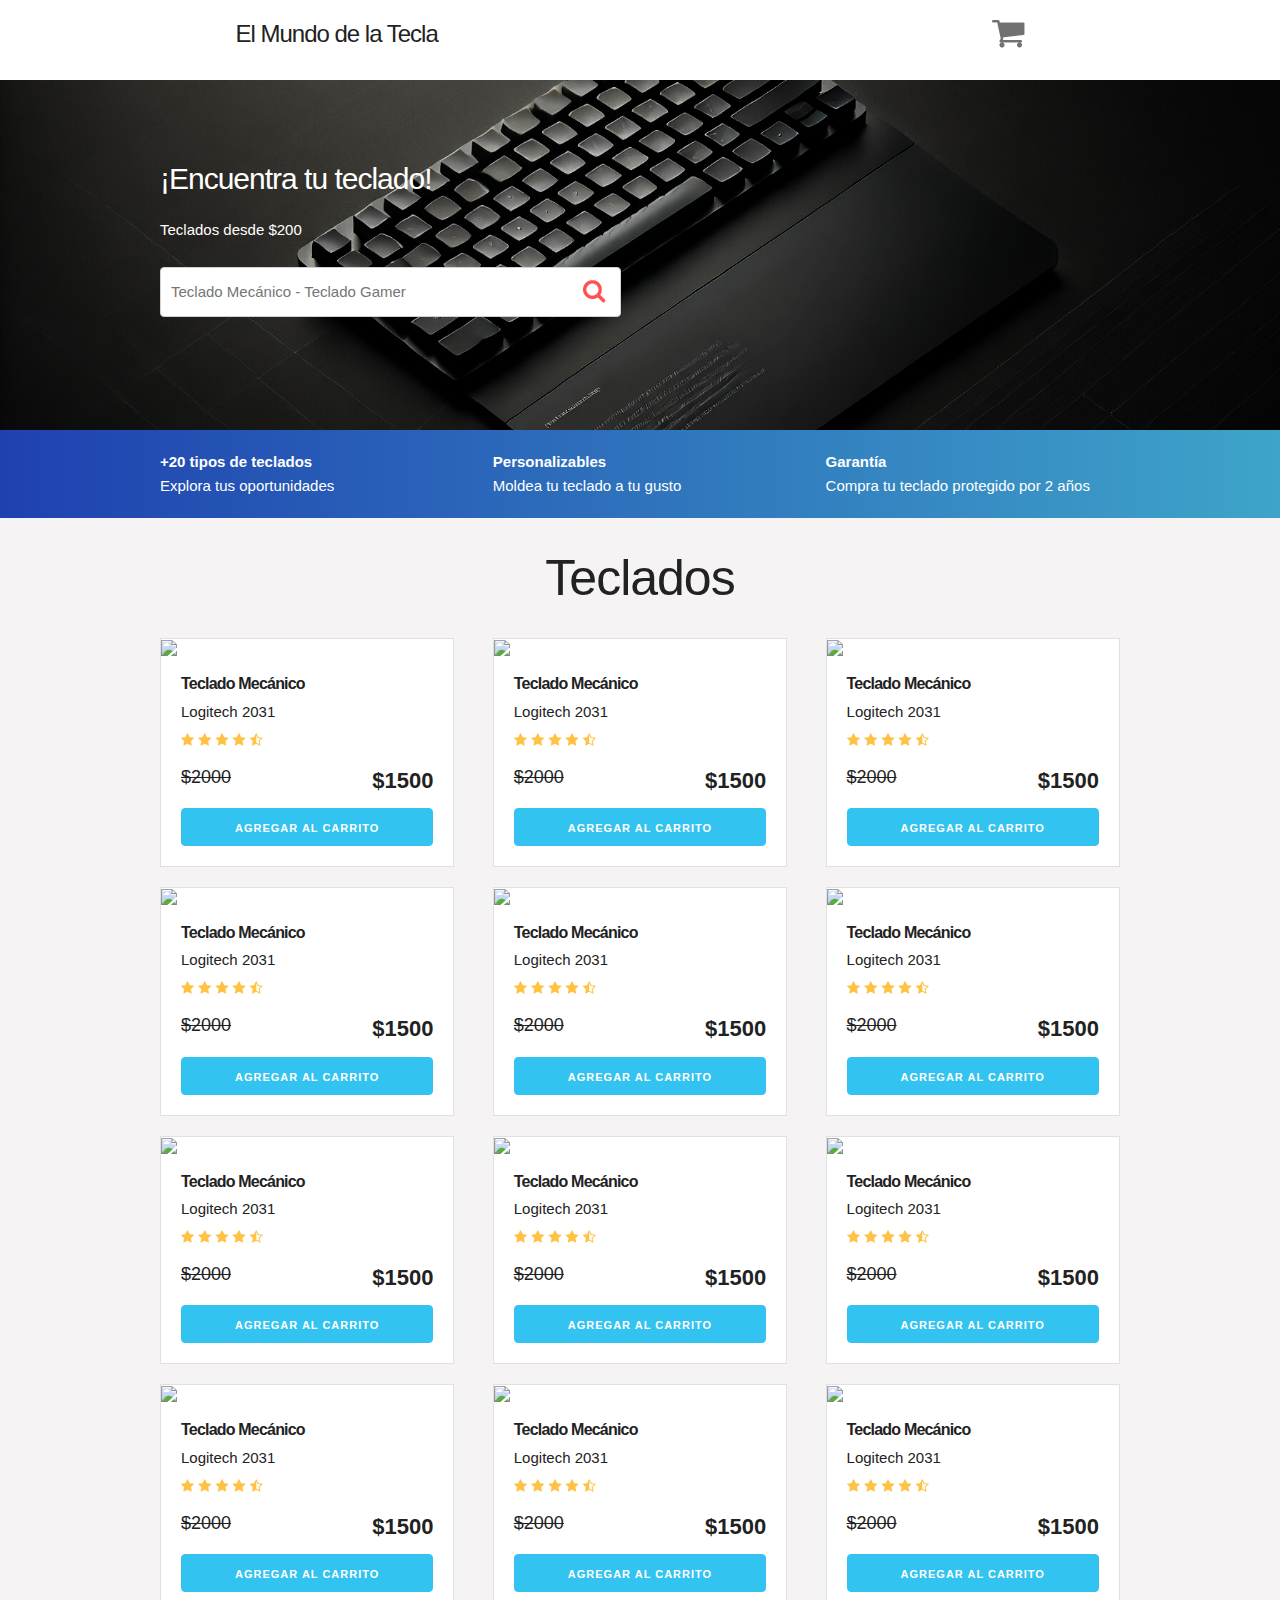
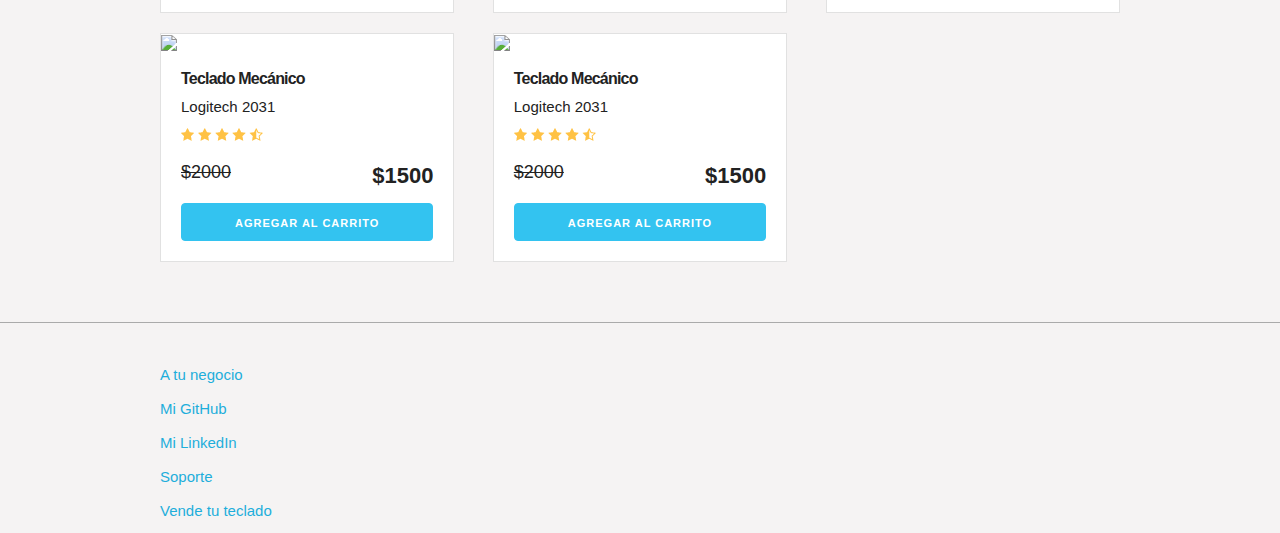
==== index.html @ a2b69045 "first commit" ====
<!doctype html>
<html lang="es">

<head>
	<meta charset="UTF-8" />
	<meta name="viewport" content="width=device-width, initial-scale=1.0" />
	<title>El mundo de la Tecla</title>
	<link rel="stylesheet" href="/src/normalize.css" />
	<link rel="stylesheet" href="/src/skeleton.css" />
	<link rel="stylesheet" href="/src/style.css" />
</head>

<body>
	<header id="header" class="header">
		<div class="container">
			<div class="row">

				<div class="four columns">
					<h1 id="logo">El Mundo de la Tecla</h1>
				</div>

				<div class="two columns u-pull-right">
					<ul>
						<li class="submenu">
								<img src="public/cart.png" id="img-carrito">
								<div id="carrito">
										
										<table id="lista-carrito" class="u-full-width">
											<thead>
												<tr>
													<th>Imagen</th>
													<th>Nombre</th>
													<th>Precio</th>
													<th>Cantidad</th>
													<th></th>
												</tr>
											</thead>
											<tbody></tbody>
										</table>
	
										<a href="#" id="vaciar-carrito" class="button u-full-width">Vaciar Carrito</a>
								</div>
						</li>
					</ul>
				</div>

			</div>
		</div>
	</header>

	<div id="hero">
		<div class="container">
			<div class="row">
				<div class="six columns">
					<div class="contenido-hero">
						<h2>¡Encuentra tu teclado!</h2>
						<p>Teclados desde $200</p>
						<form action="#" id="buscar" method="POST" class="formulario">
							<input type="text" placeholder="Teclado Mecánico - Teclado Gamer" id="buscador"
								class="u-full-width">
							<input type="submit" class="submit-buscador" id="submit-buscador">
						</form>
					</div>
				</div>
			</div>
		</div>
	</div>

	<div class="barra">
		<div class="container">
			<div class="row">
				<div class="four columns">
					<p><b> +20 tipos de teclados </b><br>
						Explora tus oportunidades</p>
				</div>
				<div class="four columns">
					<p><b>Personalizables</b> <br>
						Moldea tu teclado a tu gusto</p>
				</div>
				<div class="four columns">
					<p><b>Garantía</b> <br>
						Compra tu teclado protegido por 2 años</p>
				</div>
			</div>
		</div>
	</div>

	<div id="lista-teclados" class="container">
		<h1 class="encabezado" id="encabezado">Teclados</h1>
		<div class="row">

			<div class="four columns">
				<div class="card">
					<img src="public/teclado1.jpg" class="imagen-teclado u-full-width">
					<div class="info-card">
						<h4>Teclado Mecánico</h4>
						<p>Logitech 2031</p>
						<img src="public/estrellas.png" alt="Calificación de estrellas">
						<p class="precio">$2000 <span class="u-pull-right">$1500</span></p>
						<a href="#" class="u-full-width button button-primary input agregar-item" data-id="1">Agregar al
							carrito</a>
					</div>
				</div>
			</div>

			<div class="four columns">
				<div class="card">
					<img src="public/teclado2.jpg" class="imagen-teclado u-full-width">
					<div class="info-card">
						<h4>Teclado Mecánico</h4>
						<p>Logitech 2031</p>
						<img src="public/estrellas.png" alt="Calificación de estrellas">
						<p class="precio">$2000 <span class="u-pull-right">$1500</span></p>
						<a href="#" class="u-full-width button button-primary input agregar-item" data-id="2">Agregar al
							carrito</a>
					</div>
				</div>
			</div>

			<div class="four columns">
				<div class="card">
					<img src="public/teclado3.jpg" class="imagen-teclado u-full-width">
					<div class="info-card">
						<h4>Teclado Mecánico</h4>
						<p>Logitech 2031</p>
						<img src="public/estrellas.png" alt="Calificación de estrellas">
						<p class="precio">$2000 <span class="u-pull-right">$1500</span></p>
						<a href="#" class="u-full-width button button-primary input agregar-item" data-id="3">Agregar al
							carrito</a>
					</div>
				</div>
			</div>
		</div>
		<div class="row">
			<div class="four columns">
				<div class="card">
					<img src="public/teclado4.jpg" class="imagen-teclado u-full-width">
					<div class="info-card">
						<h4>Teclado Mecánico</h4>
						<p>Logitech 2031</p>
						<img src="public/estrellas.png" alt="Calificación de estrellas">
						<p class="precio">$2000 <span class="u-pull-right">$1500</span></p>
						<a href="#" class="u-full-width button button-primary input agregar-item" data-id="4">Agregar al
							carrito</a>
					</div>
				</div>
			</div>

			<div class="four columns">
				<div class="card">
					<img src="public/teclado5.jpg" class="imagen-teclado u-full-width">
					<div class="info-card">
						<h4>Teclado Mecánico</h4>
						<p>Logitech 2031</p>
						<img src="public/estrellas.png" alt="Calificación de estrellas">
						<p class="precio">$2000 <span class="u-pull-right">$1500</span></p>
						<a href="#" class="u-full-width button button-primary input agregar-item" data-id="5">Agregar al
							carrito</a>
					</div>
				</div>
			</div>

			<div class="four columns">
				<div class="card">
					<img src="public/teclado6.jpg" class="imagen-teclado u-full-width">
					<div class="info-card">
						<h4>Teclado Mecánico</h4>
						<p>Logitech 2031</p>
						<img src="public/estrellas.png" alt="Calificación de estrellas">
						<p class="precio">$2000 <span class="u-pull-right">$1500</span></p>
						<a href="#" class="u-full-width button button-primary input agregar-item" data-id="6">Agregar al
							carrito</a>
					</div>
				</div>
			</div>
		</div>
		<div class="row">
			<div class="four columns">
				<div class="card">
					<img src="public/teclado7.jpg" class="imagen-teclado u-full-width">
					<div class="info-card">
						<h4>Teclado Mecánico</h4>
						<p>Logitech 2031</p>
						<img src="public/estrellas.png" alt="Calificación de estrellas">
						<p class="precio">$2000 <span class="u-pull-right">$1500</span></p>
						<a href="#" class="u-full-width button button-primary input agregar-item" data-id="7">Agregar al
							carrito</a>
					</div>
				</div>
			</div>

			<div class="four columns">
				<div class="card">
					<img src="public/teclado8.jpg" class="imagen-teclado u-full-width">
					<div class="info-card">
						<h4>Teclado Mecánico</h4>
						<p>Logitech 2031</p>
						<img src="public/estrellas.png" alt="Calificación de estrellas">
						<p class="precio">$2000 <span class="u-pull-right">$1500</span></p>
						<a href="#" class="u-full-width button button-primary input agregar-item" data-id="8">Agregar al
							carrito</a>
					</div>
				</div>
			</div>

			<div class="four columns">
				<div class="card">
					<img src="public/teclado9.jpg" class="imagen-teclado u-full-width">
					<div class="info-card">
						<h4>Teclado Mecánico</h4>
						<p>Logitech 2031</p>
						<img src="public/estrellas.png" alt="Calificación de estrellas">
						<p class="precio">$2000 <span class="u-pull-right">$1500</span></p>
						<a href="#" class="u-full-width button button-primary input agregar-item" data-id="9">Agregar al
							carrito</a>
					</div>
				</div>
			</div>
		</div>
		<div class="row">
			<div class="four columns">
				<div class="card">
					<img src="public/teclado10.jpg" class="imagen-teclado u-full-width">
					<div class="info-card">
						<h4>Teclado Mecánico</h4>
						<p>Logitech 2031</p>
						<img src="public/estrellas.png" alt="Calificación de estrellas">
						<p class="precio">$2000 <span class="u-pull-right">$1500</span></p>
						<a href="#" class="u-full-width button button-primary input agregar-item" data-id="10">Agregar al
							carrito</a>
					</div>
				</div>
			</div>

			<div class="four columns">
				<div class="card">
					<img src="public/teclado11.jpg" class="imagen-teclado u-full-width">
					<div class="info-card">
						<h4>Teclado Mecánico</h4>
						<p>Logitech 2031</p>
						<img src="public/estrellas.png" alt="Calificación de estrellas">
						<p class="precio">$2000 <span class="u-pull-right">$1500</span></p>
						<a href="#" class="u-full-width button button-primary input agregar-item" data-id="11">Agregar al
							carrito</a>
					</div>
				</div>
			</div>

			<div class="four columns">
				<div class="card">
					<img src="public/teclado12.jpg" class="imagen-teclado u-full-width">
					<div class="info-card">
						<h4>Teclado Mecánico</h4>
						<p>Logitech 2031</p>
						<img src="public/estrellas.png" alt="Calificación de estrellas">
						<p class="precio">$2000 <span class="u-pull-right">$1500</span></p>
						<a href="#" class="u-full-width button button-primary input agregar-item" data-id="12">Agregar al
							carrito</a>
					</div>
				</div>
			</div>
		</div>
		<div class="row">
			<div class="four columns">
				<div class="card">
					<img src="public/teclado13.jpg" class="imagen-teclado u-full-width">
					<div class="info-card">
						<h4>Teclado Mecánico</h4>
						<p>Logitech 2031</p>
						<img src="public/estrellas.png" alt="Calificación de estrellas">
						<p class="precio">$2000 <span class="u-pull-right">$1500</span></p>
						<a href="#" class="u-full-width button button-primary input agregar-item" data-id="13">Agregar al
							carrito</a>
					</div>
				</div>
			</div>

			<div class="four columns">
				<div class="card">
					<img src="public/teclado14.jpg" class="imagen-teclado u-full-width">
					<div class="info-card">
						<h4>Teclado Mecánico</h4>
						<p>Logitech 2031</p>
						<img src="public/estrellas.png" alt="Calificación de estrellas">
						<p class="precio">$2000 <span class="u-pull-right">$1500</span></p>
						<a href="#" class="u-full-width button button-primary input agregar-item" data-id="14">Agregar al
							carrito</a>
					</div>
				</div>
			</div>
		</div>
	</div>
	</div>

	<footer id="footer" class="footer">
		<div class="container">
			<div class="row">
				<div class="four columns">
					<nav class="menu" id="principal">
						<a href="#" class="enlace">A tu negocio</a>
						<a href="#" class="enlace">Mi GitHub</a>
						<a href="#" class="enlace">Mi LinkedIn</a>
						<a href="#" class="enlace">Soporte</a>
						<a href="#" class="enlace">Vende tu teclado</a>
					</nav>
				</div>
			</div>
		</div>
	</footer>

	<script src="src/main.js"></script>
</body>

</html>
---- src/skeleton.css ----
/*
* Skeleton V2.0.4
* Copyright 2014, Dave Gamache
* www.getskeleton.com
* Free to use under the MIT license.
* http://www.opensource.org/licenses/mit-license.php
* 12/29/2014
*/


/* Table of contents
––––––––––––––––––––––––––––––––––––––––––––––––––
- Grid
- Base Styles
- Typography
- Links
- Buttons
- Forms
- Lists
- Code
- Tables
- Spacing
- Utilities
- Clearing
- Media Queries
*/


/* Grid
–––––––––––––––––––––––––––––––––––––––––––––––––– */
.container {
  position: relative;
  width: 100%;
  max-width: 960px;
  margin: 0 auto;
  padding: 0 20px;
  box-sizing: border-box; }
.column,
.columns {
  width: 100%;
  float: left;
  box-sizing: border-box; }

/* For devices larger than 400px */
@media (min-width: 400px) {
  .container {
    width: 85%;
    padding: 0; }
}

/* For devices larger than 550px */
@media (min-width: 550px) {
  .container {
    width: 80%; }
  .column,
  .columns {
    margin-left: 4%; }
  .column:first-child,
  .columns:first-child {
    margin-left: 0; }

  .one.column,
  .one.columns                    { width: 4.66666666667%; }
  .two.columns                    { width: 13.3333333333%; }
  .three.columns                  { width: 22%;            }
  .four.columns                   { width: 30.6666666667%; }
  .five.columns                   { width: 39.3333333333%; }
  .six.columns                    { width: 48%;            }
  .seven.columns                  { width: 56.6666666667%; }
  .eight.columns                  { width: 65.3333333333%; }
  .nine.columns                   { width: 74.0%;          }
  .ten.columns                    { width: 82.6666666667%; }
  .eleven.columns                 { width: 91.3333333333%; }
  .twelve.columns                 { width: 100%; margin-left: 0; }

  .one-third.column               { width: 30.6666666667%; }
  .two-thirds.column              { width: 65.3333333333%; }

  .one-half.column                { width: 48%; }

  /* Offsets */
  .offset-by-one.column,
  .offset-by-one.columns          { margin-left: 8.66666666667%; }
  .offset-by-two.column,
  .offset-by-two.columns          { margin-left: 17.3333333333%; }
  .offset-by-three.column,
  .offset-by-three.columns        { margin-left: 26%;            }
  .offset-by-four.column,
  .offset-by-four.columns         { margin-left: 34.6666666667%; }
  .offset-by-five.column,
  .offset-by-five.columns         { margin-left: 43.3333333333%; }
  .offset-by-six.column,
  .offset-by-six.columns          { margin-left: 52%;            }
  .offset-by-seven.column,
  .offset-by-seven.columns        { margin-left: 60.6666666667%; }
  .offset-by-eight.column,
  .offset-by-eight.columns        { margin-left: 69.3333333333%; }
  .offset-by-nine.column,
  .offset-by-nine.columns         { margin-left: 78.0%;          }
  .offset-by-ten.column,
  .offset-by-ten.columns          { margin-left: 86.6666666667%; }
  .offset-by-eleven.column,
  .offset-by-eleven.columns       { margin-left: 95.3333333333%; }

  .offset-by-one-third.column,
  .offset-by-one-third.columns    { margin-left: 34.6666666667%; }
  .offset-by-two-thirds.column,
  .offset-by-two-thirds.columns   { margin-left: 69.3333333333%; }

  .offset-by-one-half.column,
  .offset-by-one-half.columns     { margin-left: 52%; }

}


/* Base Styles
–––––––––––––––––––––––––––––––––––––––––––––––––– */
/* NOTE
html is set to 62.5% so that all the REM measurements throughout Skeleton
are based on 10px sizing. So basically 1.5rem = 15px :) */
html {
  font-size: 62.5%; }
body {
  font-size: 1.5em; /* currently ems cause chrome bug misinterpreting rems on body element */
  line-height: 1.6;
  font-weight: 400;
  font-family: "Raleway", "HelveticaNeue", "Helvetica Neue", Helvetica, Arial, sans-serif;
  color: #222; }


/* Typography
–––––––––––––––––––––––––––––––––––––––––––––––––– */
h1, h2, h3, h4, h5, h6 {
  margin-top: 0;
  margin-bottom: 2rem;
  font-weight: 300; }
h1 { font-size: 4.0rem; line-height: 1.2;  letter-spacing: -.1rem;}
h2 { font-size: 3.6rem; line-height: 1.25; letter-spacing: -.1rem; }
h3 { font-size: 3.0rem; line-height: 1.3;  letter-spacing: -.1rem; }
h4 { font-size: 2.4rem; line-height: 1.35; letter-spacing: -.08rem; }
h5 { font-size: 1.8rem; line-height: 1.5;  letter-spacing: -.05rem; }
h6 { font-size: 1.5rem; line-height: 1.6;  letter-spacing: 0; }

/* Larger than phablet */
@media (min-width: 550px) {
  h1 { font-size: 5.0rem; }
  h2 { font-size: 4.2rem; }
  h3 { font-size: 3.6rem; }
  h4 { font-size: 3.0rem; }
  h5 { font-size: 2.4rem; }
  h6 { font-size: 1.5rem; }
}

p {
  margin-top: 0; }


/* Links
–––––––––––––––––––––––––––––––––––––––––––––––––– */
a {
  color: #1EAEDB; }
a:hover {
  color: #0FA0CE; }


/* Buttons
–––––––––––––––––––––––––––––––––––––––––––––––––– */
.button,
button,
input[type="submit"],
input[type="reset"],
input[type="button"] {
  display: inline-block;
  height: 38px;
  padding: 0 30px;
  color: #555;
  text-align: center;
  font-size: 11px;
  font-weight: 600;
  line-height: 38px;
  letter-spacing: .1rem;
  text-transform: uppercase;
  text-decoration: none;
  white-space: nowrap;
  background-color: transparent;
  border-radius: 4px;
  border: 1px solid #bbb;
  cursor: pointer;
  box-sizing: border-box; }
.button:hover,
button:hover,
input[type="submit"]:hover,
input[type="reset"]:hover,
input[type="button"]:hover,
.button:focus,
button:focus,
input[type="submit"]:focus,
input[type="reset"]:focus,
input[type="button"]:focus {
  color: #333;
  border-color: #888;
  outline: 0; }
.button.button-primary,
button.button-primary,
input[type="submit"].button-primary,
input[type="reset"].button-primary,
input[type="button"].button-primary {
  color: #FFF;
  background-color: #33C3F0;
  border-color: #33C3F0; }
.button.button-primary:hover,
button.button-primary:hover,
input[type="submit"].button-primary:hover,
input[type="reset"].button-primary:hover,
input[type="button"].button-primary:hover,
.button.button-primary:focus,
button.button-primary:focus,
input[type="submit"].button-primary:focus,
input[type="reset"].button-primary:focus,
input[type="button"].button-primary:focus {
  color: #FFF;
  background-color: #1EAEDB;
  border-color: #1EAEDB; }


/* Forms
–––––––––––––––––––––––––––––––––––––––––––––––––– */
input[type="email"],
input[type="number"],
input[type="search"],
input[type="text"],
input[type="tel"],
input[type="url"],
input[type="password"],
textarea,
select {
  height: 38px;
  padding: 6px 10px; /* The 6px vertically centers text on FF, ignored by Webkit */
  background-color: #fff;
  border: 1px solid #D1D1D1;
  border-radius: 4px;
  box-shadow: none;
  box-sizing: border-box; }
/* Removes awkward default styles on some inputs for iOS */
input[type="email"],
input[type="number"],
input[type="search"],
input[type="text"],
input[type="tel"],
input[type="url"],
input[type="password"],
textarea {
  -webkit-appearance: none;
     -moz-appearance: none;
          appearance: none; }
textarea {
  min-height: 65px;
  padding-top: 6px;
  padding-bottom: 6px; }
input[type="email"]:focus,
input[type="number"]:focus,
input[type="search"]:focus,
input[type="text"]:focus,
input[type="tel"]:focus,
input[type="url"]:focus,
input[type="password"]:focus,
textarea:focus,
select:focus {
  border: 1px solid #33C3F0;
  outline: 0; }
label,
legend {
  display: block;
  margin-bottom: .5rem;
  font-weight: 600; }
fieldset {
  padding: 0;
  border-width: 0; }
input[type="checkbox"],
input[type="radio"] {
  display: inline; }
label > .label-body {
  display: inline-block;
  margin-left: .5rem;
  font-weight: normal; }


/* Lists
–––––––––––––––––––––––––––––––––––––––––––––––––– */
ul {
  list-style: circle inside; }
ol {
  list-style: decimal inside; }
ol, ul {
  padding-left: 0;
  margin-top: 0; }
ul ul,
ul ol,
ol ol,
ol ul {
  margin: 1.5rem 0 1.5rem 3rem;
  font-size: 90%; }
li {
  margin-bottom: 1rem; }


/* Code
–––––––––––––––––––––––––––––––––––––––––––––––––– */
code {
  padding: .2rem .5rem;
  margin: 0 .2rem;
  font-size: 90%;
  white-space: nowrap;
  background: #F1F1F1;
  border: 1px solid #E1E1E1;
  border-radius: 4px; }
pre > code {
  display: block;
  padding: 1rem 1.5rem;
  white-space: pre; }


/* Tables
–––––––––––––––––––––––––––––––––––––––––––––––––– */
th,
td {
  padding: 12px 15px;
  text-align: left;
  border-bottom: 1px solid #E1E1E1; }
th:first-child,
td:first-child {
  padding-left: 0; }
th:last-child,
td:last-child {
  padding-right: 0; }


/* Spacing
–––––––––––––––––––––––––––––––––––––––––––––––––– */
button,
.button {
  margin-bottom: 1rem; }
input,
textarea,
select,
fieldset {
  margin-bottom: 1.5rem; }
pre,
blockquote,
dl,
figure,
table,
p,
ul,
ol,
form {
  margin-bottom: 2.5rem; }


/* Utilities
–––––––––––––––––––––––––––––––––––––––––––––––––– */
.u-full-width {
  width: 100%;
  box-sizing: border-box; }
.u-max-full-width {
  max-width: 100%;
  box-sizing: border-box; }
.u-pull-right {
  float: right; }
.u-pull-left {
  float: left; }


/* Misc
–––––––––––––––––––––––––––––––––––––––––––––––––– */
hr {
  margin-top: 3rem;
  margin-bottom: 3.5rem;
  border-width: 0;
  border-top: 1px solid #E1E1E1; }


/* Clearing
–––––––––––––––––––––––––––––––––––––––––––––––––– */

/* Self Clearing Goodness */
.container:after,
.row:after,
.u-cf {
  content: "";
  display: table;
  clear: both; }


/* Media Queries
–––––––––––––––––––––––––––––––––––––––––––––––––– */
/*
Note: The best way to structure the use of media queries is to create the queries
near the relevant code. For example, if you wanted to change the styles for buttons
on small devices, paste the mobile query code up in the buttons section and style it
there.
*/


/* Larger than mobile */
@media (min-width: 400px) {}

/* Larger than phablet (also point when grid becomes active) */
@media (min-width: 550px) {}

/* Larger than tablet */
@media (min-width: 750px) {}

/* Larger than desktop */
@media (min-width: 1000px) {}

/* Larger than Desktop HD */
@media (min-width: 1200px) {}
---- src/style.css ----
html {
    font-size: 62.5%;
}
body {
    background-color: #f5f3f3
}
h1 {
    text-align: center;
}
h2 {
    font-size: 3rem;
}
h4 {
    font-size: 16px;
    font-weight: 700;
}
header {
    padding: 20px 0 0 0;
    background: white;
    text-align: center;
}
@media (min-width: 750px) {
    header {
        text-align: left;
    }
}

ul {
    list-style: none;
}

.full-w {
	width: 100%;
	box-sizing: border-box;
}

.borrar-teclado {
    background-color: red;
    border-radius: 50%;
    padding: 5px 10px;
    text-decoration: none;
    color: white;
    font-weight: bold;
}

.four.columns h1 {
	font-size: 2.4rem;
	margin: 0 0 0 20%;
}

#hero {
    background-image:url(../public/hero.jpg);
    height: 350px;
    background-size: cover;
	background-position: center;
}
#encabezado {
    margin: 30px 0;
}
.submenu {
    position: relative;
}

.submenu #carrito {
    display: none;
}
.submenu:hover #carrito{
    display: block;
    position: absolute;
    right:0;
    top:100%;
    z-index: 1;
    background-color: white;
    padding: 20px;
    min-height: 400px;
    min-width: 300px;
}
.vacio {
    padding: 10px;
    background-color: crimson;
    text-align: center;
    border-radius: 10px;
    color: white;
}
.contenido-hero {
    margin-top: 80px;
    color: white;
}
.contenido-hero form {
    position: relative;
    margin-bottom: 0;
}
.contenido-hero form #buscador {
    height: 50px;
    margin-bottom: 0;
    color: black;
}
.contenido-hero form .submit-buscador {
    position: absolute;
    right:0;
    top:0;
    height: 100%;
    padding: 0;
    display: block;
    text-indent: -9999px;
    width: 50px;
    background-image: url(../public/lupa.png);
    background-position: right center;
    background-repeat: no-repeat;
    border:none;
}


.barra {
    padding: 20px 0;
    background: linear-gradient(to right, #1f41b0 0%,#3ea4c9 100%);
}

.barra p {
    margin:0;
    color: white;
}

#lista-teclados .row {
    margin-bottom:20px;
}
.agregar-item {
    margin:10px 0;
}

.card {
    text-align: center;
    border: 1px solid #e1e1e1;
    background: white;
}
@media (min-width: 550px) {
    .card {
        text-align: left;
    }
}
.info-card  {
    padding: 10px 20px;
}

.info-card p,
.card h4 {
    margin-bottom: 5px;
}
.info-card .precio {
    text-decoration: line-through;
    font-size: 18px;
    margin-top: 10px;
}
.info-card .precio span {
    font-weight: 700;
    font-size: 22px;
}


.footer {
    margin-top: 40px;
    border-top:1px solid #aaa;;
    padding-top: 40px;
}
.footer .menu a{
display: block;
margin-bottom: 10px;
text-decoration: none;
}
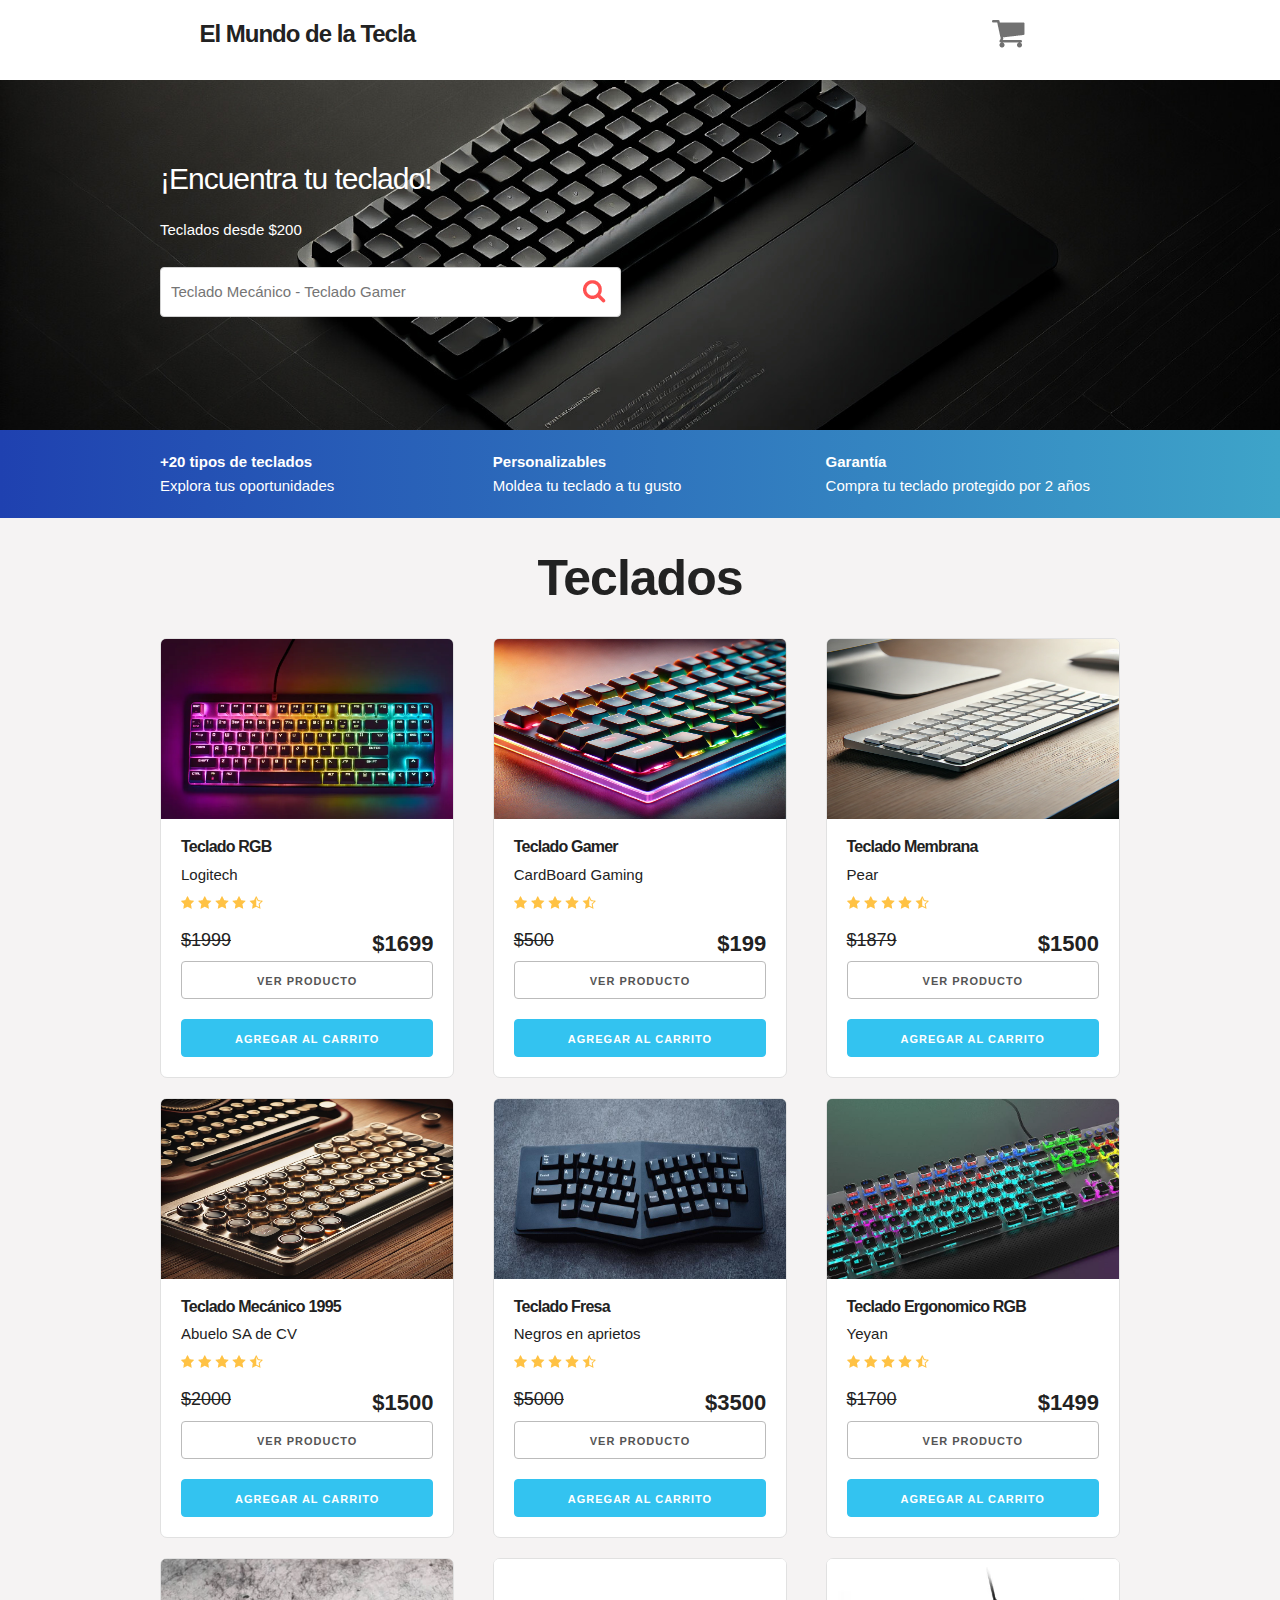
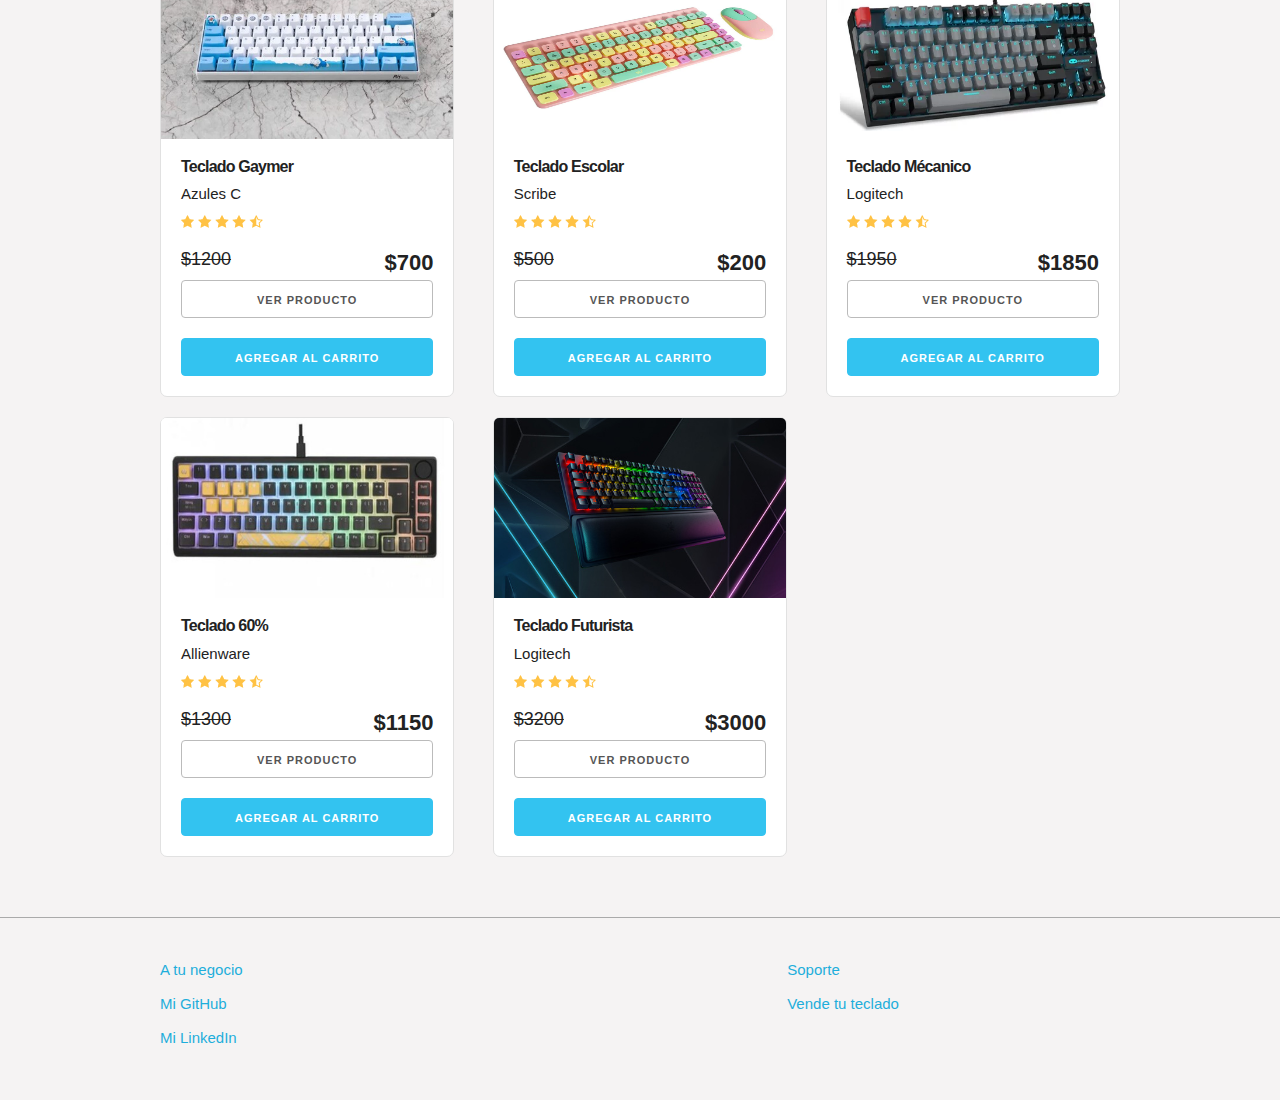
==== commit 6878427a: "Terminado" ====
--- a/index.html
+++ b/index.html
@@ -22,24 +22,24 @@
 				<div class="two columns u-pull-right">
 					<ul>
 						<li class="submenu">
-								<img src="public/cart.png" id="img-carrito">
-								<div id="carrito">
-										
-										<table id="lista-carrito" class="u-full-width">
-											<thead>
-												<tr>
-													<th>Imagen</th>
-													<th>Nombre</th>
-													<th>Precio</th>
-													<th>Cantidad</th>
-													<th></th>
-												</tr>
-											</thead>
-											<tbody></tbody>
-										</table>
-	
-										<a href="#" id="vaciar-carrito" class="button u-full-width">Vaciar Carrito</a>
-								</div>
+							<img src="public/cart.png" id="img-carrito">
+							<div id="carrito">
+
+								<table id="lista-carrito" class="u-full-width">
+									<thead>
+										<tr>
+											<th>Imagen</th>
+											<th>Nombre</th>
+											<th>Precio</th>
+											<th>Cantidad</th>
+											<th></th>
+										</tr>
+									</thead>
+									<tbody></tbody>
+								</table>
+
+								<a href="#" id="vaciar-carrito" class="button u-full-width">Vaciar Carrito</a>
+							</div>
 						</li>
 					</ul>
 				</div>
@@ -91,55 +91,59 @@
 
 			<div class="four columns">
 				<div class="card">
-					<img src="public/teclado1.jpg" class="imagen-teclado u-full-width">
-					<div class="info-card">
-						<h4>Teclado Mecánico</h4>
-						<p>Logitech 2031</p>
+					<img src="public/teclado_1.webp" class="imagen-teclado u-full-width" height="180">
+					<div class="info-card">
+						<h4>Teclado RGB</h4>
+						<p>Logitech</p>
+						<img src="public/estrellas.png" alt="Calificación de estrellas">
+						<p class="precio">$1999 <span class="u-pull-right">$1699</span></p>
+						<button class="button u-full-width" onclick="cambiarPagina('teclado1.html')">Ver Producto</button>
+						<a href="#" class="u-full-width button button-primary input agregar-item" data-id="1">Agregar al
+							carrito</a>
+					</div>
+				</div>
+			</div>
+
+			<div class="four columns">
+				<div class="card">
+					<img src="public/teclado_2.webp" class="imagen-teclado u-full-width" height="180">
+					<div class="info-card">
+						<h4>Teclado Gamer</h4>
+						<p>CardBoard Gaming</p>
+						<img src="public/estrellas.png" alt="Calificación de estrellas">
+						<p class="precio">$500 <span class="u-pull-right">$199</span></p>
+						<button class="button u-full-width" onclick="cambiarPagina('teclado2.html')">Ver Producto</button>
+						<a href="#" class="u-full-width button button-primary input agregar-item" data-id="2">Agregar al
+							carrito</a>
+					</div>
+				</div>
+			</div>
+
+			<div class="four columns">
+				<div class="card">
+					<img src="public/teclado_3.webp" class="imagen-teclado u-full-width" height="180">
+					<div class="info-card">
+						<h4>Teclado Membrana</h4>
+						<p>Pear</p>
+						<img src="public/estrellas.png" alt="Calificación de estrellas">
+						<p class="precio">$1879 <span class="u-pull-right">$1500</span></p>
+						<button class="button u-full-width" onclick="cambiarPagina('teclado3.html')">Ver Producto</button>
+						<a href="#" class="u-full-width button button-primary input agregar-item" data-id="3">Agregar al
+							carrito</a>
+					</div>
+				</div>
+			</div>
+		</div>
+		<div class="row">
+			<div class="four columns">
+				<div class="card">
+					<img src="public/teclado_4.webp" class="imagen-teclado u-full-width" height="180">
+					<div class="info-card">
+						<h4>Teclado Mecánico 1995</h4>
+						<p>Abuelo SA de CV</p>
 						<img src="public/estrellas.png" alt="Calificación de estrellas">
 						<p class="precio">$2000 <span class="u-pull-right">$1500</span></p>
-						<a href="#" class="u-full-width button button-primary input agregar-item" data-id="1">Agregar al
-							carrito</a>
-					</div>
-				</div>
-			</div>
-
-			<div class="four columns">
-				<div class="card">
-					<img src="public/teclado2.jpg" class="imagen-teclado u-full-width">
-					<div class="info-card">
-						<h4>Teclado Mecánico</h4>
-						<p>Logitech 2031</p>
-						<img src="public/estrellas.png" alt="Calificación de estrellas">
-						<p class="precio">$2000 <span class="u-pull-right">$1500</span></p>
-						<a href="#" class="u-full-width button button-primary input agregar-item" data-id="2">Agregar al
-							carrito</a>
-					</div>
-				</div>
-			</div>
-
-			<div class="four columns">
-				<div class="card">
-					<img src="public/teclado3.jpg" class="imagen-teclado u-full-width">
-					<div class="info-card">
-						<h4>Teclado Mecánico</h4>
-						<p>Logitech 2031</p>
-						<img src="public/estrellas.png" alt="Calificación de estrellas">
-						<p class="precio">$2000 <span class="u-pull-right">$1500</span></p>
-						<a href="#" class="u-full-width button button-primary input agregar-item" data-id="3">Agregar al
-							carrito</a>
-					</div>
-				</div>
-			</div>
-		</div>
-		<div class="row">
-			<div class="four columns">
-				<div class="card">
-					<img src="public/teclado4.jpg" class="imagen-teclado u-full-width">
-					<div class="info-card">
-						<h4>Teclado Mecánico</h4>
-						<p>Logitech 2031</p>
-						<img src="public/estrellas.png" alt="Calificación de estrellas">
-						<p class="precio">$2000 <span class="u-pull-right">$1500</span></p>
+						<button class="button u-full-width" onclick="cambiarPagina('teclado4.html')">Ver Producto</button>
 						<a href="#" class="u-full-width button button-primary input agregar-item" data-id="4">Agregar al
 							carrito</a>
 					</div>
@@ -148,12 +152,13 @@
 
 			<div class="four columns">
 				<div class="card">
-					<img src="public/teclado5.jpg" class="imagen-teclado u-full-width">
-					<div class="info-card">
-						<h4>Teclado Mecánico</h4>
-						<p>Logitech 2031</p>
-						<img src="public/estrellas.png" alt="Calificación de estrellas">
-						<p class="precio">$2000 <span class="u-pull-right">$1500</span></p>
+					<img src="public/teclado_5.jpg" class="imagen-teclado u-full-width" height="180">
+					<div class="info-card">
+						<h4>Teclado Fresa</h4>
+						<p>Negros en aprietos</p>
+						<img src="public/estrellas.png" alt="Calificación de estrellas">
+						<p class="precio">$5000 <span class="u-pull-right">$3500</span></p>
+						<button class="button u-full-width" onclick="cambiarPagina('teclado5.html')">Ver Producto</button>
 						<a href="#" class="u-full-width button button-primary input agregar-item" data-id="5">Agregar al
 							carrito</a>
 					</div>
@@ -162,12 +167,13 @@
 
 			<div class="four columns">
 				<div class="card">
-					<img src="public/teclado6.jpg" class="imagen-teclado u-full-width">
-					<div class="info-card">
-						<h4>Teclado Mecánico</h4>
-						<p>Logitech 2031</p>
-						<img src="public/estrellas.png" alt="Calificación de estrellas">
-						<p class="precio">$2000 <span class="u-pull-right">$1500</span></p>
+					<img src="public/teclado_6.png" class="imagen-teclado u-full-width" height="180">
+					<div class="info-card">
+						<h4>Teclado Ergonomico RGB</h4>
+						<p>Yeyan</p>
+						<img src="public/estrellas.png" alt="Calificación de estrellas">
+						<p class="precio">$1700 <span class="u-pull-right">$1499</span></p>
+						<button class="button u-full-width" onclick="cambiarPagina('teclado6.html')">Ver Producto</button>
 						<a href="#" class="u-full-width button button-primary input agregar-item" data-id="6">Agregar al
 							carrito</a>
 					</div>
@@ -177,12 +183,13 @@
 		<div class="row">
 			<div class="four columns">
 				<div class="card">
-					<img src="public/teclado7.jpg" class="imagen-teclado u-full-width">
-					<div class="info-card">
-						<h4>Teclado Mecánico</h4>
-						<p>Logitech 2031</p>
-						<img src="public/estrellas.png" alt="Calificación de estrellas">
-						<p class="precio">$2000 <span class="u-pull-right">$1500</span></p>
+					<img src="public/teclado_7.webp" class="imagen-teclado u-full-width" height="180">
+					<div class="info-card">
+						<h4>Teclado Gaymer</h4>
+						<p>Azules C</p>
+						<img src="public/estrellas.png" alt="Calificación de estrellas">
+						<p class="precio">$1200 <span class="u-pull-right">$700</span></p>
+						<button class="button u-full-width" onclick="cambiarPagina('teclado7.html')">Ver Producto</button>
 						<a href="#" class="u-full-width button button-primary input agregar-item" data-id="7">Agregar al
 							carrito</a>
 					</div>
@@ -191,12 +198,13 @@
 
 			<div class="four columns">
 				<div class="card">
-					<img src="public/teclado8.jpg" class="imagen-teclado u-full-width">
-					<div class="info-card">
-						<h4>Teclado Mecánico</h4>
-						<p>Logitech 2031</p>
-						<img src="public/estrellas.png" alt="Calificación de estrellas">
-						<p class="precio">$2000 <span class="u-pull-right">$1500</span></p>
+					<img src="public/teclado_8.webp" class="imagen-teclado u-full-width" height="180">
+					<div class="info-card">
+						<h4>Teclado Escolar</h4>
+						<p>Scribe</p>
+						<img src="public/estrellas.png" alt="Calificación de estrellas">
+						<p class="precio">$500 <span class="u-pull-right">$200</span></p>
+						<button class="button u-full-width" onclick="cambiarPagina('teclado8.html')">Ver Producto</button>
 						<a href="#" class="u-full-width button button-primary input agregar-item" data-id="8">Agregar al
 							carrito</a>
 					</div>
@@ -205,12 +213,13 @@
 
 			<div class="four columns">
 				<div class="card">
-					<img src="public/teclado9.jpg" class="imagen-teclado u-full-width">
-					<div class="info-card">
-						<h4>Teclado Mecánico</h4>
-						<p>Logitech 2031</p>
-						<img src="public/estrellas.png" alt="Calificación de estrellas">
-						<p class="precio">$2000 <span class="u-pull-right">$1500</span></p>
+					<img src="public/teclado_9.webp" class="imagen-teclado u-full-width" height="180">
+					<div class="info-card">
+						<h4>Teclado Mécanico</h4>
+						<p>Logitech</p>
+						<img src="public/estrellas.png" alt="Calificación de estrellas">
+						<p class="precio">$1950 <span class="u-pull-right">$1850</span></p>
+						<button class="button u-full-width" onclick="cambiarPagina('teclado9.html')">Ver Producto</button>
 						<a href="#" class="u-full-width button button-primary input agregar-item" data-id="9">Agregar al
 							carrito</a>
 					</div>
@@ -220,86 +229,50 @@
 		<div class="row">
 			<div class="four columns">
 				<div class="card">
-					<img src="public/teclado10.jpg" class="imagen-teclado u-full-width">
-					<div class="info-card">
-						<h4>Teclado Mecánico</h4>
-						<p>Logitech 2031</p>
-						<img src="public/estrellas.png" alt="Calificación de estrellas">
-						<p class="precio">$2000 <span class="u-pull-right">$1500</span></p>
-						<a href="#" class="u-full-width button button-primary input agregar-item" data-id="10">Agregar al
-							carrito</a>
-					</div>
-				</div>
-			</div>
-
-			<div class="four columns">
-				<div class="card">
-					<img src="public/teclado11.jpg" class="imagen-teclado u-full-width">
-					<div class="info-card">
-						<h4>Teclado Mecánico</h4>
-						<p>Logitech 2031</p>
-						<img src="public/estrellas.png" alt="Calificación de estrellas">
-						<p class="precio">$2000 <span class="u-pull-right">$1500</span></p>
-						<a href="#" class="u-full-width button button-primary input agregar-item" data-id="11">Agregar al
-							carrito</a>
-					</div>
-				</div>
-			</div>
-
-			<div class="four columns">
-				<div class="card">
-					<img src="public/teclado12.jpg" class="imagen-teclado u-full-width">
-					<div class="info-card">
-						<h4>Teclado Mecánico</h4>
-						<p>Logitech 2031</p>
-						<img src="public/estrellas.png" alt="Calificación de estrellas">
-						<p class="precio">$2000 <span class="u-pull-right">$1500</span></p>
-						<a href="#" class="u-full-width button button-primary input agregar-item" data-id="12">Agregar al
-							carrito</a>
-					</div>
-				</div>
-			</div>
-		</div>
-		<div class="row">
-			<div class="four columns">
-				<div class="card">
-					<img src="public/teclado13.jpg" class="imagen-teclado u-full-width">
-					<div class="info-card">
-						<h4>Teclado Mecánico</h4>
-						<p>Logitech 2031</p>
-						<img src="public/estrellas.png" alt="Calificación de estrellas">
-						<p class="precio">$2000 <span class="u-pull-right">$1500</span></p>
-						<a href="#" class="u-full-width button button-primary input agregar-item" data-id="13">Agregar al
-							carrito</a>
-					</div>
-				</div>
-			</div>
-
-			<div class="four columns">
-				<div class="card">
-					<img src="public/teclado14.jpg" class="imagen-teclado u-full-width">
-					<div class="info-card">
-						<h4>Teclado Mecánico</h4>
-						<p>Logitech 2031</p>
-						<img src="public/estrellas.png" alt="Calificación de estrellas">
-						<p class="precio">$2000 <span class="u-pull-right">$1500</span></p>
-						<a href="#" class="u-full-width button button-primary input agregar-item" data-id="14">Agregar al
+					<img src="public/teclado_10.jpg" class="imagen-teclado u-full-width" height="180">
+					<div class="info-card">
+						<h4>Teclado 60%</h4>
+						<p>Allienware</p>
+						<img src="public/estrellas.png" alt="Calificación de estrellas">
+						<p class="precio">$1300 <span class="u-pull-right">$1150</span></p>
+						<button class="button u-full-width" onclick="cambiarPagina('teclado10.html')">Ver Producto</button>
+						<a href="#" class="u-full-width button button-primary input agregar-item" data-id="10">Agregar
+							al
+							carrito</a>
+					</div>
+				</div>
+			</div>
+
+			<div class="four columns">
+				<div class="card">
+					<img src="public/teclado_11.jpg" class="imagen-teclado u-full-width" height="180">
+					<div class="info-card">
+						<h4>Teclado Futurista</h4>
+						<p>Logitech</p>
+						<img src="public/estrellas.png" alt="Calificación de estrellas">
+						<p class="precio">$3200 <span class="u-pull-right">$3000</span></p>
+						<button class="button u-full-width" onclick="cambiarPagina('teclado11.html')">Ver Producto</button>
+						<a href="#" class="u-full-width button button-primary input agregar-item" data-id="11">Agregar
+							al
 							carrito</a>
 					</div>
 				</div>
 			</div>
 		</div>
 	</div>
-	</div>
 
 	<footer id="footer" class="footer">
 		<div class="container">
 			<div class="row">
-				<div class="four columns">
+				<div class="eight columns">
 					<nav class="menu" id="principal">
 						<a href="#" class="enlace">A tu negocio</a>
-						<a href="#" class="enlace">Mi GitHub</a>
-						<a href="#" class="enlace">Mi LinkedIn</a>
+						<a href="https://github.com/NaiZenay" target="_blank" class="enlace">Mi GitHub</a>
+						<a href="https://www.linkedin.com/in/ian-yasi/" target="_blank" class="enlace">Mi LinkedIn</a>
+					</nav>
+				</div>
+				<div class="four columns"></div>
+					<nav class="menu principal">
 						<a href="#" class="enlace">Soporte</a>
 						<a href="#" class="enlace">Vende tu teclado</a>
 					</nav>
--- a/src/style.css
+++ b/src/style.css
@@ -6,6 +6,7 @@
 }
 h1 {
     text-align: center;
+    font-weight: 700;
 }
 h2 {
     font-size: 3rem;
@@ -45,7 +46,12 @@
 
 .four.columns h1 {
 	font-size: 2.4rem;
-	margin: 0 0 0 20%;
+	margin: 0 0 0 0;
+}
+
+#logo {
+    white-space: nowrap;
+    align-self: left;
 }
 
 #hero {
@@ -132,7 +138,13 @@
     text-align: center;
     border: 1px solid #e1e1e1;
     background: white;
-}
+    border-radius: 7px;
+}
+
+.card img {
+    border-radius: 5px 5px 0 0;
+}
+
 @media (min-width: 550px) {
     .card {
         text-align: left;
@@ -158,12 +170,58 @@
 
 
 .footer {
-    margin-top: 40px;
+    margin: 40px 0 40px 0;
     border-top:1px solid #aaa;;
     padding-top: 40px;
 }
+
 .footer .menu a{
 display: block;
 margin-bottom: 10px;
 text-decoration: none;
 }
+
+.titulo-producto {
+    margin-top: 3rem;
+}
+
+.teclado-pagina {
+    padding: 0 0 20px 0;
+}
+
+.flex {
+    display: flex;
+    flex-direction: column;
+    justify-content: center;
+    align-items: center;
+    margin: 5rem;
+}
+
+@media (min-width: 750px) {
+    .flex {
+        display: flex;
+        flex-direction: row;
+    }
+}
+
+.teclado-desc {
+    padding: 5%;
+}
+
+.marca {
+    font-weight: 700;
+}
+
+.precio-teclado {
+    text-decoration: line-through;
+    font-size: 18px;
+    margin-top: 10px;
+}
+.precio-teclado span {
+    font-weight: 700;
+    font-size: 3rem;
+}
+
+.regresar {
+    margin: 5rem 0 0 0;
+}